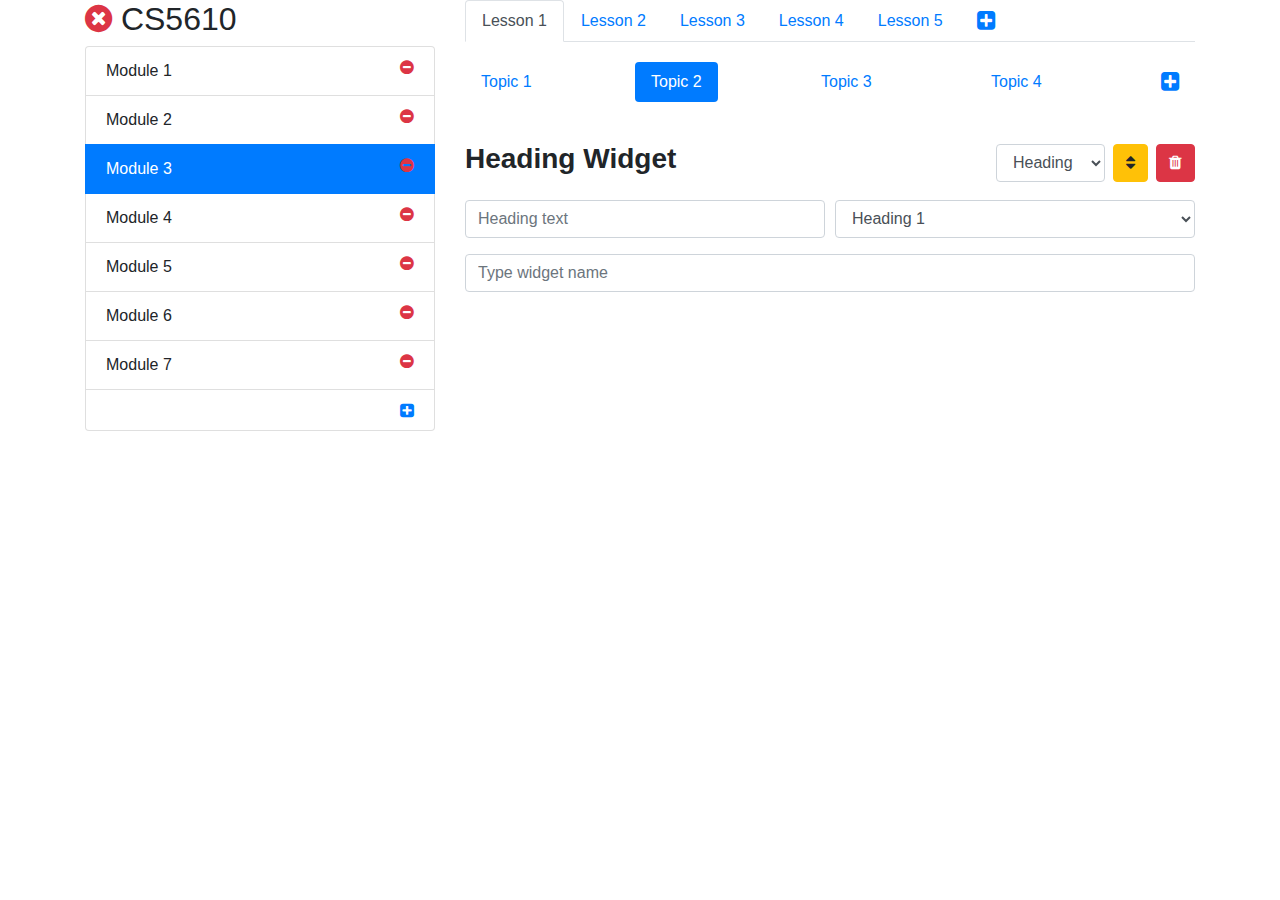
==== src/main/webapp/course editor/course_editor.template.client.html @ 239ca459 "first commit" ====
<!DOCTYPE html>
<html lang="en">
<head>
    <meta charset="UTF-8">
    <title>Title</title>
    <link href="https://stackpath.bootstrapcdn.com/bootstrap/4.5.2/css/bootstrap.min.css"
          rel="stylesheet">
    <link href="https://stackpath.bootstrapcdn.com/font-awesome/4.7.0/css/font-awesome.min.css"
          rel="stylesheet">
    <link href="course_editor.style.client.css" rel="stylesheet">
</head>

<body>
<div class="container">

<div class="row">
    <div class="col-4">
        <!-- Course title-->
        <h2 class="wbdv-course-title">
            <!-- Close course editor button/link -->
            <a href="../index.html" class="wbdv-course-editor wbdv-close">
                <i class="fa fa-times-circle bs-danger"></i>
            </a> CS5610
        </h2>

        <!-- Module list -->
        <ul class="list-group wbdv-module-list">
            <!-- Module item -->
            <li class="list-group-item wbdv-module-item">
                Module 1 <a href="#"><i class="fa fa-minus-circle pull-right bs-danger"></i></a>
            </li>
            <li class="list-group-item wbdv-module-item">
                Module 2 <a href="#"><i class="fa fa-minus-circle pull-right bs-danger"></i></a>
            </li>
            <li class="list-group-item active wbdv-module-item">
                Module 3 <a href="#"><i class="fa fa-minus-circle pull-right bs-danger"></i></a>
            </li>
            <li class="list-group-item wbdv-module-item">
                Module 4 <a href="#"><i class="fa fa-minus-circle pull-right bs-danger"></i></a>
            </li>
            <li class="list-group-item wbdv-module-item">
                Module 5 <a href="#"><i class="fa fa-minus-circle pull-right bs-danger"></i></a>
            </li>
            <li class="list-group-item wbdv-module-item">
                Module 6 <a href="#"><i class="fa fa-minus-circle pull-right bs-danger"></i></a>
            </li>
            <li class="list-group-item wbdv-module-item">
                Module 7 <a href="#"><i class="fa fa-minus-circle pull-right bs-danger"></i></a>
            </li>
            <!-- Add module button/link -->
            <li class="list-group-item">
                <a href="#" class="wbdv-module-item-add-btn">
                    <i class="fa fa-plus-square pull-right"></i></a>
            </li>
        </ul>
    </div>

    <div class="col-8">
        <!-- Lesson tabs -->
        <ul class="nav nav-tabs wbdv-lesson-tabs">
            <!-- New lesson button/link -->
            <li class="nav-item"><a class="nav-link active" href="#">Lesson 1</a></li>
            <li class="nav-item"><a class="nav-link" href="#">Lesson 2</a></li>
            <li class="nav-item"><a class="nav-link" href="#">Lesson 3</a></li>
            <li class="nav-item"><a class="nav-link" href="#">Lesson 4</a></li>
            <li class="nav-item"><a class="nav-link" href="#">Lesson 5</a></li>
            <li class="nav-item wbdv-lesson-add-btn">
                <a class="nav-link" href="#"><i class="fa fa-plus-square fa-lg"></i></a>
<!--                <button class="btn"><i class="fa fa-plus-square fa-lg"></i></button>-->
            </li>
        </ul>
        <!-- Topic pills -->
        <ul class="nav nav-pills justify-content-between padding-below-header mb-3 wbdv-topic-pill-list">
            <!-- Topic pill item -->
            <li class="nav-item wbdv-topic-pill"><a class="nav-link" href="#">Topic 1</a></li>
            <li class="nav-item wbdv-topic-pill"><a class="nav-link active" href="#">Topic 2</a></li>
            <li class="nav-item wbdv-topic-pill"><a class="nav-link" href="#">Topic 3</a></li>
            <li class="nav-item wbdv-topic-pill"><a class="nav-link" href="#">Topic 4</a></li>
            <!-- Add topic button/link -->
            <li class="nav-item wbdv-topic-pill"><a class="nav-link wbdv-topic-add-btn" href="#"><i class="fa fa-plus-square fa-lg"></i></a></li>
        </ul>

        <br>

        <!-- Header Widget-->
        <form class="form-inline mb-3">
            <span class="font-weight-bold h3">Heading Widget</span>
            <div class="form-group ml-auto">
                <select class="form-control" aria-label="widget-dropdown">
                    <option>Heading</option>
                    <option>YouTube</option>
                    <option>Slides</option>
                    <option>Image</option>
                    <option>List</option>
                </select>
            </div>
            <button type="submit" class="btn btn-warning ml-2"><i class="fa fa-sort"></i></button>
            <button type="submit" class="btn btn-danger ml-2"><i class="fa fa-trash"></i></button>
        </form>

        <!-- Widget Content -->
        <form>
            <div class="form-row">
                <div class="form-group col-sm-6">
<!--                    <label for="inputEmail4">Email</label>-->
                    <input type="text" class="form-control" placeholder="Heading text" aria-label="heading-text">
                </div>
                <div class="form-group col-sm-6">
<!--                    <label for="widget-type">Type</label>-->
                    <select class="form-control" id="widget-type" aria-label="widget-type">
                        <option>Heading 1</option>
                        <option>Heading 2</option>
                        <option>Heading 3</option>
                    </select>
                </div>
            </div>

            <input class="form-control" type="text" placeholder="Type widget name" aria-label="widget-name">

        </form>

    </div>

</div>

</div>


</body>
</html>
---- src/main/webapp/course editor/course_editor.style.client.css ----
.padding-below-header {
    padding-top: 20px;
}

.bs-danger {
    color: #dc3545;
}
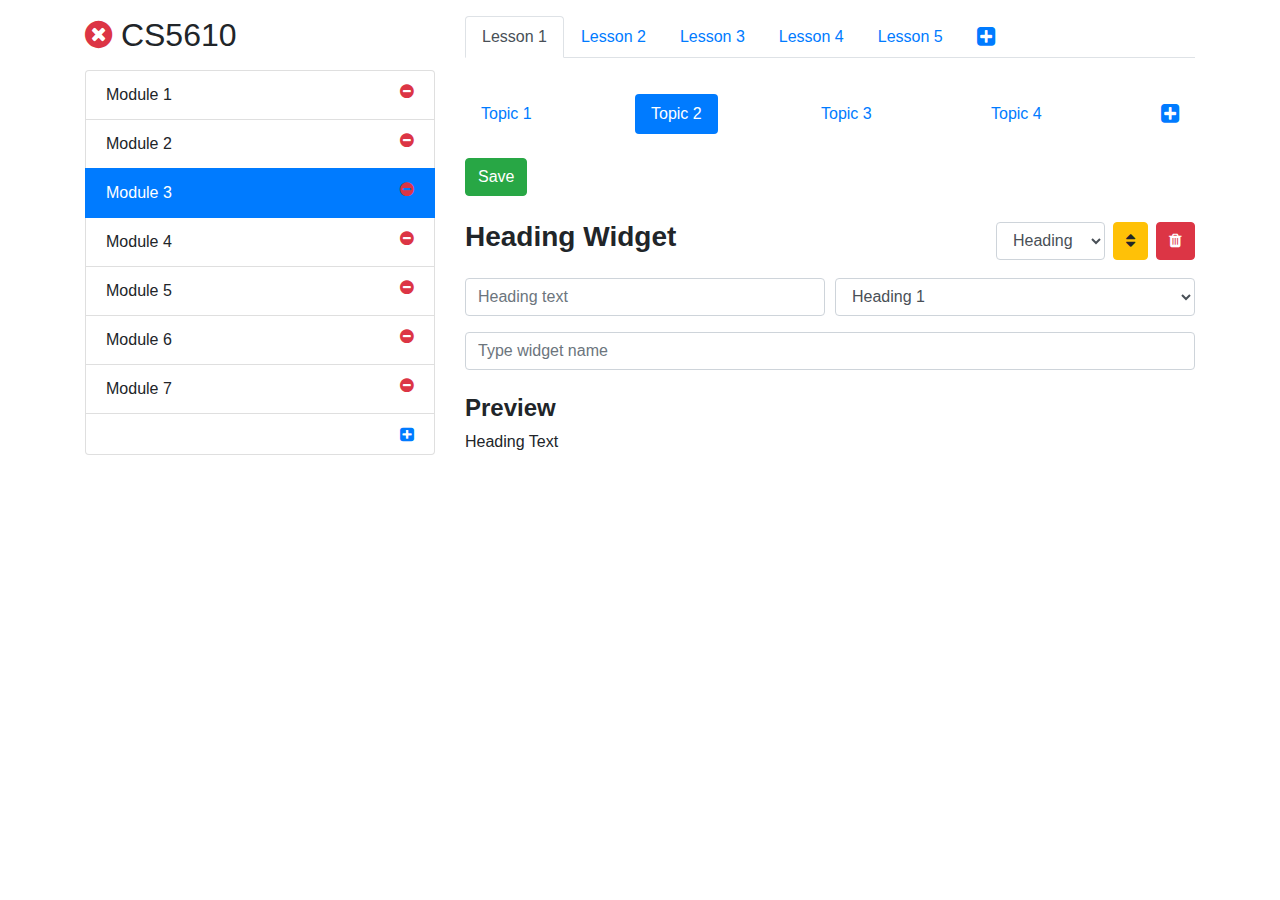
==== commit e5b2b57f: "mofify course list and editor view" ====
--- a/src/main/webapp/course editor/course_editor.template.client.html
+++ b/src/main/webapp/course editor/course_editor.template.client.html
@@ -16,7 +16,7 @@
 <div class="row">
     <div class="col-4">
         <!-- Course title-->
-        <h2 class="wbdv-course-title">
+        <h2 class="wbdv-course-title my-3">
             <!-- Close course editor button/link -->
             <a href="../index.html" class="wbdv-course-editor wbdv-close">
                 <i class="fa fa-times-circle bs-danger"></i>
@@ -27,37 +27,45 @@
         <ul class="list-group wbdv-module-list">
             <!-- Module item -->
             <li class="list-group-item wbdv-module-item">
-                Module 1 <a href="#"><i class="fa fa-minus-circle pull-right bs-danger"></i></a>
+                <span class="wbdv-module-item-title">Module 1</span>
+                <a href="#"><i class="fa fa-minus-circle pull-right bs-danger"></i></a>
             </li>
             <li class="list-group-item wbdv-module-item">
-                Module 2 <a href="#"><i class="fa fa-minus-circle pull-right bs-danger"></i></a>
+                <span class="wbdv-module-item-title">Module 2</span>
+                <a href="#"><i class="fa fa-minus-circle pull-right bs-danger"></i></a>
             </li>
             <li class="list-group-item active wbdv-module-item">
-                Module 3 <a href="#"><i class="fa fa-minus-circle pull-right bs-danger"></i></a>
+                <span class="wbdv-module-item-title">Module 3</span>
+                <a href="#"><i class="fa fa-minus-circle pull-right bs-danger"></i></a>
             </li>
             <li class="list-group-item wbdv-module-item">
-                Module 4 <a href="#"><i class="fa fa-minus-circle pull-right bs-danger"></i></a>
+                <span class="wbdv-module-item-title">Module 4</span>
+                <a href="#"><i class="fa fa-minus-circle pull-right bs-danger"></i></a>
             </li>
             <li class="list-group-item wbdv-module-item">
-                Module 5 <a href="#"><i class="fa fa-minus-circle pull-right bs-danger"></i></a>
+                <span class="wbdv-module-item-title">Module 5</span>
+                <a href="#"><i class="fa fa-minus-circle pull-right bs-danger"></i></a>
             </li>
             <li class="list-group-item wbdv-module-item">
-                Module 6 <a href="#"><i class="fa fa-minus-circle pull-right bs-danger"></i></a>
+                <span class="wbdv-module-item-title">Module 6</span>
+                <a href="#"><i class="fa fa-minus-circle pull-right bs-danger"></i></a>
             </li>
             <li class="list-group-item wbdv-module-item">
-                Module 7 <a href="#"><i class="fa fa-minus-circle pull-right bs-danger"></i></a>
+                <span class="wbdv-module-item-title">Module 7</span>
+                <a href="#"><i class="fa fa-minus-circle pull-right bs-danger"></i></a>
             </li>
             <!-- Add module button/link -->
             <li class="list-group-item">
                 <a href="#" class="wbdv-module-item-add-btn">
-                    <i class="fa fa-plus-square pull-right"></i></a>
+                    <i class="fa fa-plus-square pull-right"></i>
+                </a>
             </li>
         </ul>
     </div>
 
     <div class="col-8">
         <!-- Lesson tabs -->
-        <ul class="nav nav-tabs wbdv-lesson-tabs">
+        <ul class="nav nav-tabs wbdv-lesson-tabs my-3">
             <!-- New lesson button/link -->
             <li class="nav-item"><a class="nav-link active" href="#">Lesson 1</a></li>
             <li class="nav-item"><a class="nav-link" href="#">Lesson 2</a></li>
@@ -66,7 +74,6 @@
             <li class="nav-item"><a class="nav-link" href="#">Lesson 5</a></li>
             <li class="nav-item wbdv-lesson-add-btn">
                 <a class="nav-link" href="#"><i class="fa fa-plus-square fa-lg"></i></a>
-<!--                <button class="btn"><i class="fa fa-plus-square fa-lg"></i></button>-->
             </li>
         </ul>
         <!-- Topic pills -->
@@ -80,7 +87,10 @@
             <li class="nav-item wbdv-topic-pill"><a class="nav-link wbdv-topic-add-btn" href="#"><i class="fa fa-plus-square fa-lg"></i></a></li>
         </ul>
 
-        <br>
+        <!-- Save and Preview buttons-->
+        <div class="my-4">
+            <button class="btn btn-success">Save</button>
+        </div>
 
         <!-- Header Widget-->
         <form class="form-inline mb-3">
@@ -101,12 +111,12 @@
         <!-- Widget Content -->
         <form>
             <div class="form-row">
+
                 <div class="form-group col-sm-6">
-<!--                    <label for="inputEmail4">Email</label>-->
                     <input type="text" class="form-control" placeholder="Heading text" aria-label="heading-text">
                 </div>
+
                 <div class="form-group col-sm-6">
-<!--                    <label for="widget-type">Type</label>-->
                     <select class="form-control" id="widget-type" aria-label="widget-type">
                         <option>Heading 1</option>
                         <option>Heading 2</option>
@@ -119,6 +129,10 @@
 
         </form>
 
+        <p class="font-weight-bold h4 mt-4">Preview</p>
+        <p> Heading Text</p>
+
+
     </div>
 
 </div>
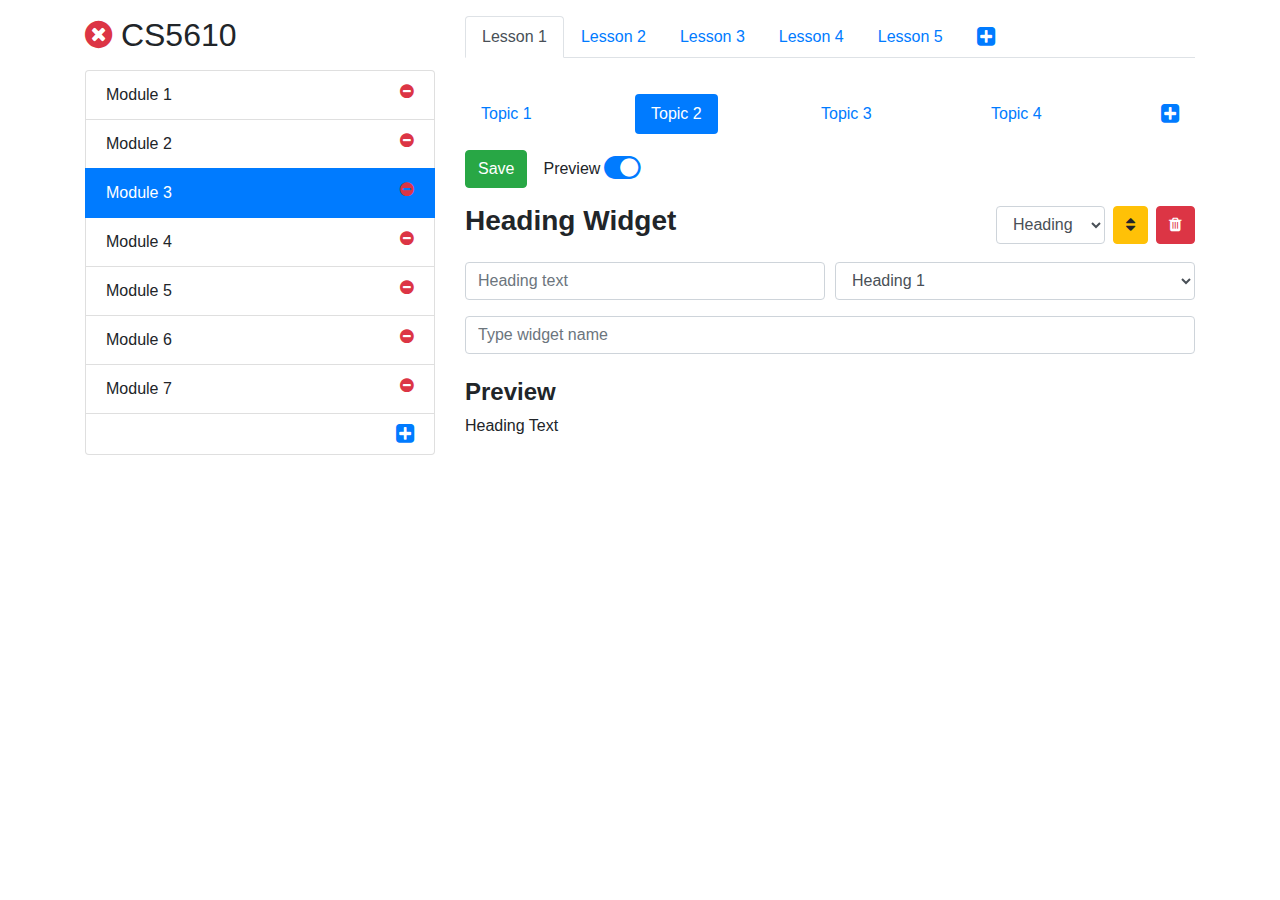
==== commit f4b04dc0: "second add course button and preview toggle" ====
--- a/src/main/webapp/course editor/course_editor.template.client.html
+++ b/src/main/webapp/course editor/course_editor.template.client.html
@@ -27,37 +27,53 @@
         <ul class="list-group wbdv-module-list">
             <!-- Module item -->
             <li class="list-group-item wbdv-module-item">
+            <!-- Module item title -->
                 <span class="wbdv-module-item-title">Module 1</span>
-                <a href="#"><i class="fa fa-minus-circle pull-right bs-danger"></i></a>
+                <!-- Module item delete button/link -->
+                <a href="#">
+                    <i class="fa fa-minus-circle pull-right bs-danger wbdv-module-item-delete-btn"></i>
+                </a>
             </li>
             <li class="list-group-item wbdv-module-item">
                 <span class="wbdv-module-item-title">Module 2</span>
-                <a href="#"><i class="fa fa-minus-circle pull-right bs-danger"></i></a>
+                <a href="#">
+                    <i class="fa fa-minus-circle pull-right bs-danger wbdv-module-item-delete-btn"></i>
+                </a>
             </li>
             <li class="list-group-item active wbdv-module-item">
                 <span class="wbdv-module-item-title">Module 3</span>
-                <a href="#"><i class="fa fa-minus-circle pull-right bs-danger"></i></a>
+                <a href="#">
+                    <i class="fa fa-minus-circle pull-right bs-danger wbdv-module-item-delete-btn"></i>
+                </a>
             </li>
             <li class="list-group-item wbdv-module-item">
                 <span class="wbdv-module-item-title">Module 4</span>
-                <a href="#"><i class="fa fa-minus-circle pull-right bs-danger"></i></a>
+                <a href="#">
+                    <i class="fa fa-minus-circle pull-right bs-danger wbdv-module-item-delete-btn"></i>
+                </a>
             </li>
             <li class="list-group-item wbdv-module-item">
                 <span class="wbdv-module-item-title">Module 5</span>
-                <a href="#"><i class="fa fa-minus-circle pull-right bs-danger"></i></a>
+                <a href="#">
+                    <i class="fa fa-minus-circle pull-right bs-danger wbdv-module-item-delete-btn"></i>
+                </a>
             </li>
             <li class="list-group-item wbdv-module-item">
                 <span class="wbdv-module-item-title">Module 6</span>
-                <a href="#"><i class="fa fa-minus-circle pull-right bs-danger"></i></a>
+                <a href="#">
+                    <i class="fa fa-minus-circle pull-right bs-danger wbdv-module-item-delete-btn"></i>
+                </a>
             </li>
             <li class="list-group-item wbdv-module-item">
                 <span class="wbdv-module-item-title">Module 7</span>
-                <a href="#"><i class="fa fa-minus-circle pull-right bs-danger"></i></a>
+                <a href="#">
+                    <i class="fa fa-minus-circle pull-right bs-danger wbdv-module-item-delete-btn"></i>
+                </a>
             </li>
             <!-- Add module button/link -->
             <li class="list-group-item">
                 <a href="#" class="wbdv-module-item-add-btn">
-                    <i class="fa fa-plus-square pull-right"></i>
+                    <i class="fa fa-plus-square fa-lg pull-right"></i>
                 </a>
             </li>
         </ul>
@@ -65,35 +81,43 @@
 
     <div class="col-8">
         <!-- Lesson tabs -->
-        <ul class="nav nav-tabs wbdv-lesson-tabs my-3">
+        <ul class="nav nav-tabs wbdv-lesson-tabs mt-3">
             <!-- New lesson button/link -->
             <li class="nav-item"><a class="nav-link active" href="#">Lesson 1</a></li>
             <li class="nav-item"><a class="nav-link" href="#">Lesson 2</a></li>
             <li class="nav-item"><a class="nav-link" href="#">Lesson 3</a></li>
             <li class="nav-item"><a class="nav-link" href="#">Lesson 4</a></li>
             <li class="nav-item"><a class="nav-link" href="#">Lesson 5</a></li>
-            <li class="nav-item wbdv-lesson-add-btn">
-                <a class="nav-link" href="#"><i class="fa fa-plus-square fa-lg"></i></a>
+            <li class="nav-item">
+                <a class="nav-link wbdv-lesson-add-btn" href="#"><i class="fa fa-plus-square fa-lg"></i></a>
             </li>
         </ul>
         <!-- Topic pills -->
-        <ul class="nav nav-pills justify-content-between padding-below-header mb-3 wbdv-topic-pill-list">
+        <ul class="nav nav-pills justify-content-between padding-below-header mt-3 wbdv-topic-pill-list">
             <!-- Topic pill item -->
             <li class="nav-item wbdv-topic-pill"><a class="nav-link" href="#">Topic 1</a></li>
             <li class="nav-item wbdv-topic-pill"><a class="nav-link active" href="#">Topic 2</a></li>
             <li class="nav-item wbdv-topic-pill"><a class="nav-link" href="#">Topic 3</a></li>
             <li class="nav-item wbdv-topic-pill"><a class="nav-link" href="#">Topic 4</a></li>
             <!-- Add topic button/link -->
-            <li class="nav-item wbdv-topic-pill"><a class="nav-link wbdv-topic-add-btn" href="#"><i class="fa fa-plus-square fa-lg"></i></a></li>
+            <li class="nav-item wbdv-topic-pill">
+                <a class="nav-link wbdv-topic-add-btn" href="#">
+                    <i class="fa fa-plus-square fa-lg"></i>
+                </a>
+            </li>
         </ul>
 
         <!-- Save and Preview buttons-->
-        <div class="my-4">
+        <div class="mt-3 d-flex align-items-center">
             <button class="btn btn-success">Save</button>
+<!--            <span class="d-flex align-items-center">-->
+                <span class="ml-3 mr-1">Preview</span>
+                <a href="#"><i class="fa fa-toggle-on fa-2x"></i></a>
+<!--            </span>-->
         </div>
 
         <!-- Header Widget-->
-        <form class="form-inline mb-3">
+        <form class="form-inline my-3">
             <span class="font-weight-bold h3">Heading Widget</span>
             <div class="form-group ml-auto">
                 <select class="form-control" aria-label="widget-dropdown">
--- a/src/main/webapp/course editor/course_editor.style.client.css
+++ b/src/main/webapp/course editor/course_editor.style.client.css
@@ -5,3 +5,5 @@
 .bs-danger {
     color: #dc3545;
 }
+
+
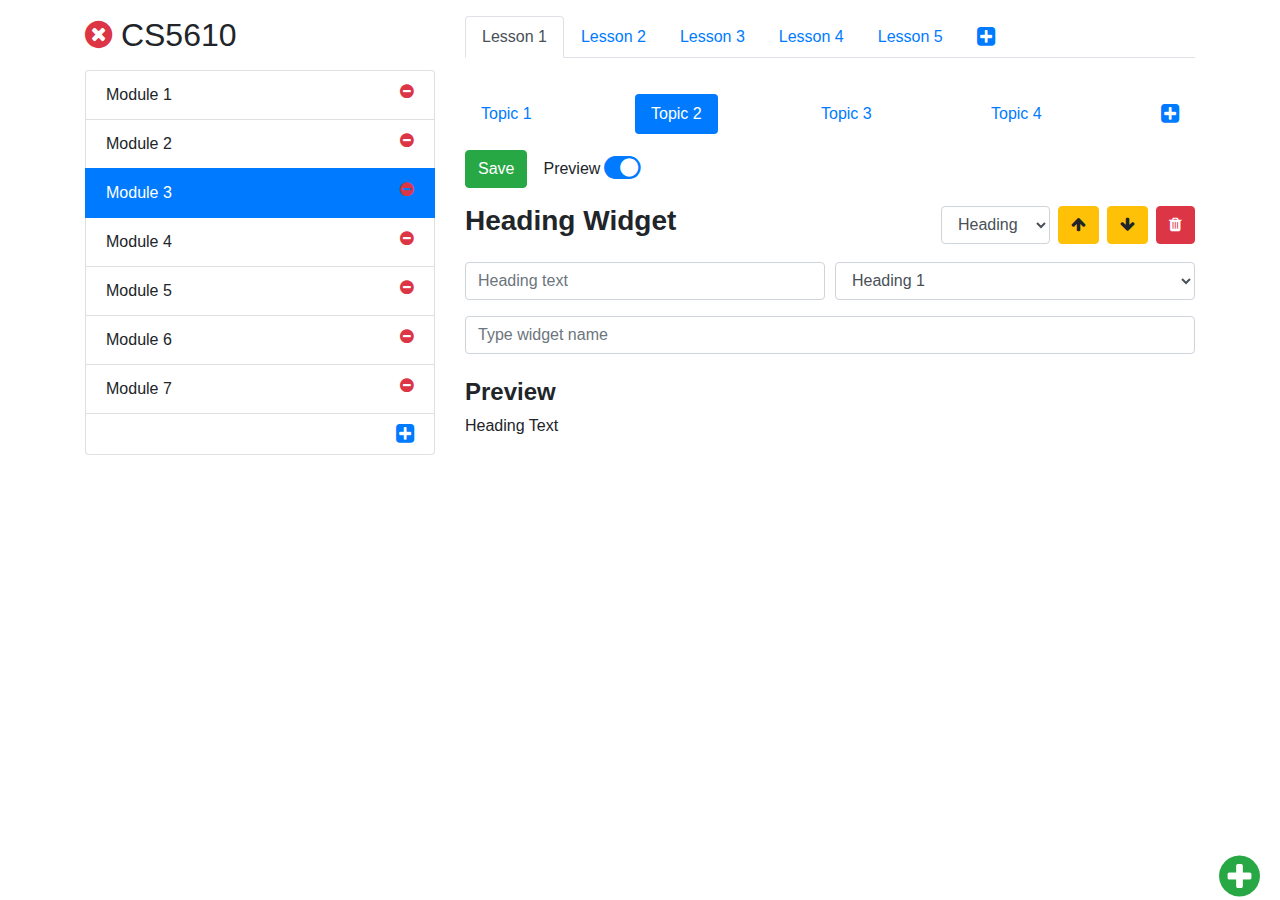
==== commit bd5f4f9f: "add widget button and hide navbar brand" ====
--- a/src/main/webapp/course editor/course_editor.template.client.html
+++ b/src/main/webapp/course editor/course_editor.template.client.html
@@ -12,6 +12,11 @@
 
 <body>
 <div class="container">
+
+<!-- Add widget button fixed at bottom right -->
+<a href="#">
+    <i class="fa fa-plus-circle fa-3x sticky-add-course-button wbdv-button wbdv-add-course"></i>
+</a>
 
 <div class="row">
     <div class="col-4">
@@ -110,10 +115,8 @@
         <!-- Save and Preview buttons-->
         <div class="mt-3 d-flex align-items-center">
             <button class="btn btn-success">Save</button>
-<!--            <span class="d-flex align-items-center">-->
                 <span class="ml-3 mr-1">Preview</span>
                 <a href="#"><i class="fa fa-toggle-on fa-2x"></i></a>
-<!--            </span>-->
         </div>
 
         <!-- Header Widget-->
@@ -128,7 +131,8 @@
                     <option>List</option>
                 </select>
             </div>
-            <button type="submit" class="btn btn-warning ml-2"><i class="fa fa-sort"></i></button>
+            <button type="submit" class="btn btn-warning ml-2"><i class="fa fa-arrow-up"></i></button>
+            <button type="submit" class="btn btn-warning ml-2"><i class="fa fa-arrow-down"></i></button>
             <button type="submit" class="btn btn-danger ml-2"><i class="fa fa-trash"></i></button>
         </form>
 
--- a/src/main/webapp/course editor/course_editor.style.client.css
+++ b/src/main/webapp/course editor/course_editor.style.client.css
@@ -6,4 +6,11 @@
     color: #dc3545;
 }
 
+.sticky-add-course-button {
+    position: fixed;
+    right: 20px;
+    bottom: 0;
+    color: #28a745;
+}
 
+
